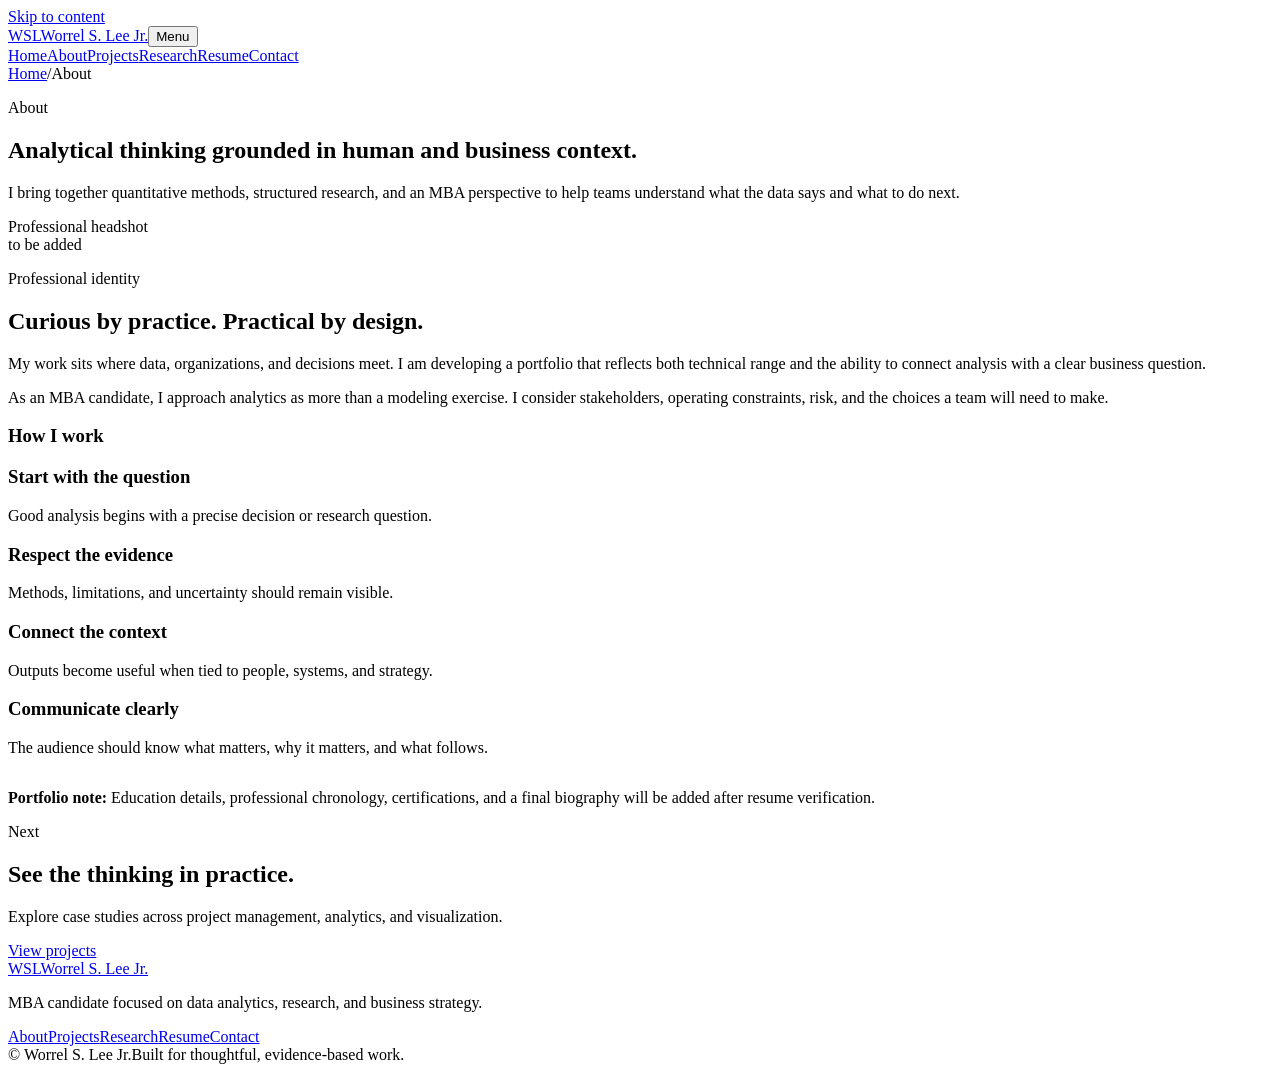
==== about.html @ cc94961b "Launch professional portfolio" ====
<!doctype html>
<html lang="en">
<head>
  <meta charset="utf-8"><meta name="viewport" content="width=device-width, initial-scale=1"><meta name="description" content="About Worrel S. Lee Jr., an MBA candidate connecting data analytics, research, and business strategy."><meta name="theme-color" content="#07101f">
  <title>About | Worrel S. Lee Jr.</title><link rel="icon" href="assets/favicon.svg" type="image/svg+xml"><link rel="stylesheet" href="assets/styles.css"><script src="assets/site.js" defer></script><script src="assets/content.js" defer></script>
</head>
<body>
  <a class="skip-link" href="#main">Skip to content</a>
  <header class="site-header"><div class="nav-wrap"><a class="brand" href="index.html" aria-label="Worrel S. Lee Jr. home"><span class="brand-mark">WSL</span><span class="brand-name">Worrel S. Lee Jr.</span></a><button class="menu-button" type="button" aria-expanded="false" aria-controls="site-nav">Menu</button><nav class="site-nav" id="site-nav" aria-label="Primary navigation"><a href="index.html">Home</a><a href="about.html" aria-current="page">About</a><a href="projects.html">Projects</a><a href="research.html">Research</a><a href="resume.html">Resume</a><a class="nav-cta" href="contact.html">Contact</a></nav></div></header>
  <main id="main">
    <section class="page-hero"><div class="container"><div class="breadcrumb"><a href="index.html">Home</a><span>/</span><span>About</span></div><p class="eyebrow">About</p><h1>Analytical thinking grounded in human and business context.</h1><p class="lead">I bring together quantitative methods, structured research, and an MBA perspective to help teams understand what the data says and what to do next.</p></div></section>
    <section class="section"><div class="container split">
      <aside class="sticky-aside reveal"><div class="portrait-placeholder" id="managed-headshot" role="img" aria-label="Professional headshot placeholder">Professional headshot<br>to be added</div></aside>
      <div class="rich-copy reveal">
        <p class="eyebrow">Professional identity</p><h2 data-profile="aboutHeading">Curious by practice. Practical by design.</h2>
        <div id="managed-about-copy"><p>My work sits where data, organizations, and decisions meet. I am developing a portfolio that reflects both technical range and the ability to connect analysis with a clear business question.</p><p>As an MBA candidate, I approach analytics as more than a modeling exercise. I consider stakeholders, operating constraints, risk, and the choices a team will need to make.</p></div>
        <h3>How I work</h3>
        <div class="values">
          <div class="value"><h3>Start with the question</h3><p>Good analysis begins with a precise decision or research question.</p></div>
          <div class="value"><h3>Respect the evidence</h3><p>Methods, limitations, and uncertainty should remain visible.</p></div>
          <div class="value"><h3>Connect the context</h3><p>Outputs become useful when tied to people, systems, and strategy.</p></div>
          <div class="value"><h3>Communicate clearly</h3><p>The audience should know what matters, why it matters, and what follows.</p></div>
        </div>
        <div class="notice" style="margin-top:2rem"><strong>Portfolio note:</strong> Education details, professional chronology, certifications, and a final biography will be added after resume verification.</div>
      </div>
    </div></section>
    <section class="section-tight"><div class="container cta-band"><div><p class="eyebrow">Next</p><h2>See the thinking in practice.</h2><p>Explore case studies across project management, analytics, and visualization.</p></div><a class="button" href="projects.html">View projects</a></div></section>
  </main>
  <footer class="site-footer"><div class="container"><div class="footer-grid"><div class="footer-brand"><a class="brand" href="index.html"><span class="brand-mark">WSL</span><span>Worrel S. Lee Jr.</span></a><p>MBA candidate focused on data analytics, research, and business strategy.</p></div><nav class="footer-nav" aria-label="Footer navigation"><a href="about.html">About</a><a href="projects.html">Projects</a><a href="research.html">Research</a><a href="resume.html">Resume</a><a href="contact.html">Contact</a></nav></div><div class="footer-bottom"><span>© <span data-year></span> Worrel S. Lee Jr.</span><span>Built for thoughtful, evidence-based work.</span></div></div></footer>
</body>
</html>
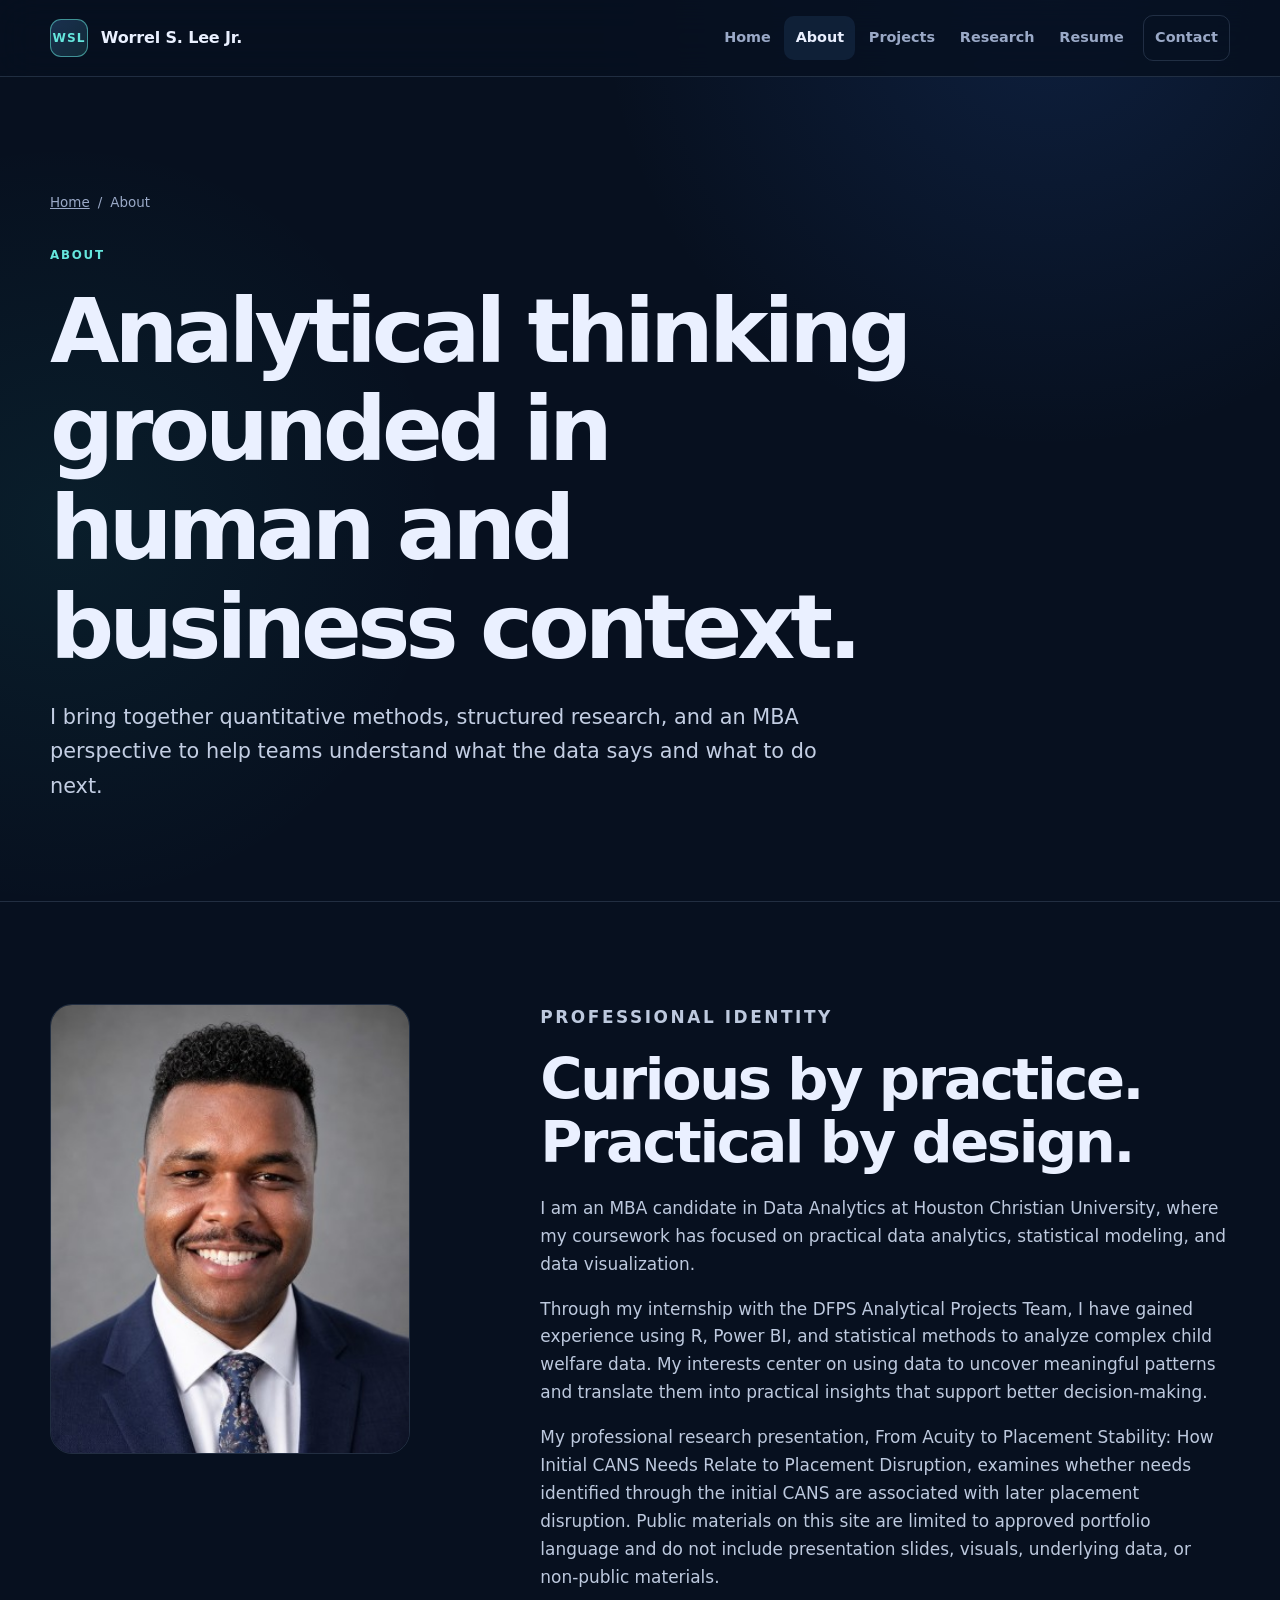
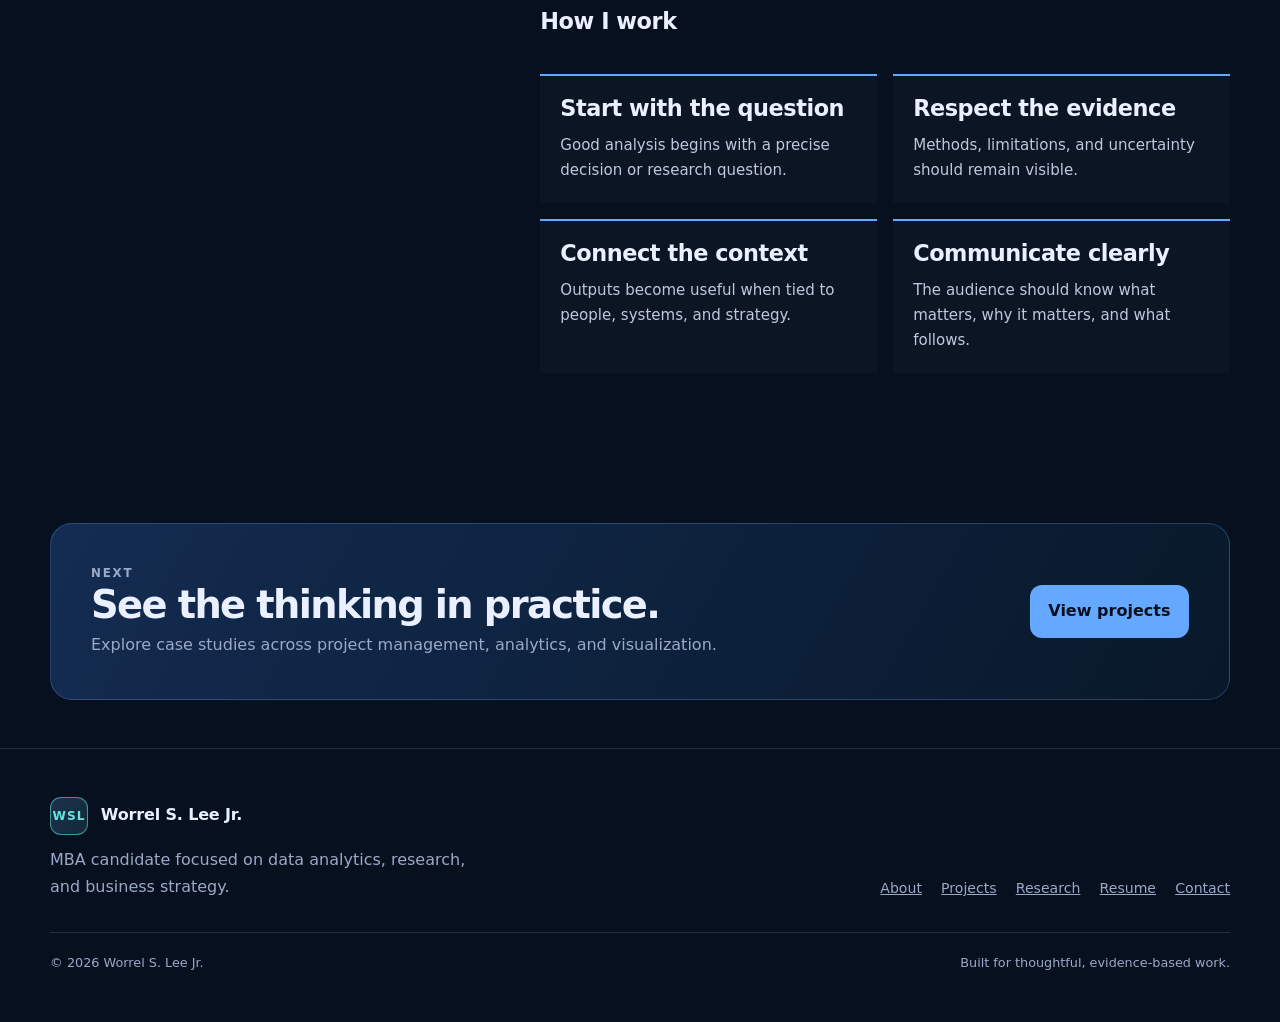
==== commit 80f44943: "Remove portfolio note from About page" ====
--- a/about.html
+++ b/about.html
@@ -21,7 +21,6 @@
           <div class="value"><h3>Connect the context</h3><p>Outputs become useful when tied to people, systems, and strategy.</p></div>
           <div class="value"><h3>Communicate clearly</h3><p>The audience should know what matters, why it matters, and what follows.</p></div>
         </div>
-        <div class="notice" style="margin-top:2rem"><strong>Portfolio note:</strong> Education details, professional chronology, certifications, and a final biography will be added after resume verification.</div>
       </div>
     </div></section>
     <section class="section-tight"><div class="container cta-band"><div><p class="eyebrow">Next</p><h2>See the thinking in practice.</h2><p>Explore case studies across project management, analytics, and visualization.</p></div><a class="button" href="projects.html">View projects</a></div></section>
--- a/assets/styles.css
+++ b/assets/styles.css
@@ -0,0 +1,380 @@
+:root {
+  --ink: #eaf0ff;
+  --muted: #9aa9c7;
+  --paper: #07101f;
+  --panel: #0c1729;
+  --panel-2: #101e34;
+  --line: rgba(153, 180, 222, 0.18);
+  --blue: #64a8ff;
+  --cyan: #65e6dd;
+  --warm: #ffcb77;
+  --success: #7ee2a8;
+  --max: 1180px;
+  --radius: 22px;
+  --shadow: 0 22px 70px rgba(0, 0, 0, 0.26);
+}
+
+* { box-sizing: border-box; }
+[hidden] { display: none !important; }
+html { scroll-behavior: smooth; }
+body {
+  margin: 0;
+  min-width: 320px;
+  background:
+    radial-gradient(circle at 82% 0%, rgba(49, 111, 220, 0.16), transparent 28rem),
+    radial-gradient(circle at 5% 20%, rgba(44, 217, 205, 0.07), transparent 24rem),
+    var(--paper);
+  color: var(--ink);
+  font-family: Inter, ui-sans-serif, system-ui, -apple-system, BlinkMacSystemFont, "Segoe UI", sans-serif;
+  font-size: 16px;
+  line-height: 1.65;
+  text-rendering: optimizeLegibility;
+}
+
+a { color: inherit; }
+img, svg { display: block; max-width: 100%; }
+button, input, textarea { font: inherit; }
+button, a { -webkit-tap-highlight-color: transparent; }
+:focus-visible { outline: 3px solid var(--cyan); outline-offset: 4px; }
+
+.skip-link {
+  position: fixed;
+  top: 1rem;
+  left: 1rem;
+  z-index: 1000;
+  padding: .7rem 1rem;
+  background: var(--cyan);
+  color: #041018;
+  border-radius: 10px;
+  transform: translateY(-180%);
+  transition: transform .2s ease;
+  font-weight: 800;
+}
+.skip-link:focus { transform: translateY(0); }
+
+.site-header {
+  position: sticky;
+  top: 0;
+  z-index: 100;
+  background: rgba(7, 16, 31, 0.84);
+  backdrop-filter: blur(18px);
+  border-bottom: 1px solid var(--line);
+}
+
+.nav-wrap {
+  width: min(calc(100% - 2rem), var(--max));
+  min-height: 76px;
+  margin: 0 auto;
+  display: flex;
+  align-items: center;
+  justify-content: space-between;
+  gap: 2rem;
+}
+
+.brand {
+  display: inline-flex;
+  align-items: center;
+  gap: .8rem;
+  text-decoration: none;
+  font-weight: 800;
+  letter-spacing: -.01em;
+}
+.brand-mark {
+  width: 38px;
+  height: 38px;
+  display: grid;
+  place-items: center;
+  border: 1px solid rgba(101, 230, 221, .55);
+  border-radius: 11px;
+  background: linear-gradient(135deg, rgba(100,168,255,.22), rgba(101,230,221,.12));
+  color: var(--cyan);
+  font-size: .76rem;
+  letter-spacing: .08em;
+}
+
+.site-nav { display: flex; align-items: center; gap: .15rem; }
+.site-nav a {
+  color: var(--muted);
+  text-decoration: none;
+  padding: .65rem .7rem;
+  border-radius: 10px;
+  font-size: .9rem;
+  font-weight: 650;
+  transition: color .2s ease, background .2s ease;
+}
+.site-nav a:hover,
+.site-nav a[aria-current="page"] { color: var(--ink); background: rgba(100,168,255,.1); }
+.nav-cta { border: 1px solid var(--line); margin-left: .35rem; }
+.menu-button {
+  display: none;
+  border: 1px solid var(--line);
+  color: var(--ink);
+  background: transparent;
+  border-radius: 10px;
+  padding: .55rem .7rem;
+}
+
+main { overflow: hidden; }
+.container { width: min(calc(100% - 2rem), var(--max)); margin-inline: auto; }
+.section { padding: clamp(4.5rem, 8vw, 7rem) 0; }
+.section-tight { padding: 3rem 0; }
+.eyebrow {
+  margin: 0 0 1rem;
+  color: var(--cyan);
+  text-transform: uppercase;
+  letter-spacing: .15em;
+  font-size: .74rem;
+  font-weight: 850;
+}
+h1, h2, h3, p { margin-top: 0; }
+h1, h2, h3 { line-height: 1.1; text-wrap: balance; }
+h1 { font-size: clamp(3rem, 7vw, 6.4rem); letter-spacing: -.055em; margin-bottom: 1.5rem; }
+h2 { font-size: clamp(2.1rem, 4.5vw, 3.8rem); letter-spacing: -.042em; margin-bottom: 1.25rem; }
+h3 { font-size: clamp(1.15rem, 2vw, 1.4rem); letter-spacing: -.02em; margin-bottom: .8rem; }
+.lead { max-width: 740px; color: #c3cee3; font-size: clamp(1.08rem, 2vw, 1.3rem); line-height: 1.65; }
+.muted { color: var(--muted); }
+.small { font-size: .88rem; }
+.accent { color: var(--cyan); }
+
+.hero { padding: clamp(5rem, 10vw, 9rem) 0 4rem; position: relative; }
+.hero-grid { display: grid; grid-template-columns: minmax(0, 1.25fr) minmax(280px, .75fr); align-items: end; gap: clamp(2rem, 6vw, 6rem); }
+.hero h1 span { display: block; color: transparent; -webkit-text-stroke: 1px rgba(234,240,255,.62); }
+.hero-copy .lead { max-width: 680px; }
+.actions { display: flex; flex-wrap: wrap; align-items: center; gap: .8rem; margin-top: 2rem; }
+.button {
+  display: inline-flex;
+  align-items: center;
+  justify-content: center;
+  gap: .55rem;
+  min-height: 48px;
+  padding: .75rem 1.1rem;
+  border-radius: 12px;
+  background: var(--blue);
+  color: #06101d;
+  text-decoration: none;
+  font-weight: 800;
+  border: 1px solid transparent;
+  transition: transform .2s ease, box-shadow .2s ease, background .2s ease;
+}
+.button:hover { transform: translateY(-2px); box-shadow: 0 12px 28px rgba(100,168,255,.2); }
+.button.secondary { background: transparent; color: var(--ink); border-color: var(--line); }
+.button.secondary:hover { background: rgba(255,255,255,.04); box-shadow: none; }
+
+.signal-card {
+  border: 1px solid var(--line);
+  border-radius: var(--radius);
+  background: linear-gradient(160deg, rgba(16,30,52,.96), rgba(8,20,36,.82));
+  box-shadow: var(--shadow);
+  overflow: hidden;
+}
+.signal-head { padding: 1.2rem 1.3rem; display: flex; align-items: center; justify-content: space-between; border-bottom: 1px solid var(--line); }
+.signal-head p { margin: 0; font-size: .78rem; color: var(--muted); font-weight: 750; letter-spacing: .08em; text-transform: uppercase; }
+.signal-dots { display: flex; gap: .35rem; }
+.signal-dots i { width: 6px; height: 6px; border-radius: 50%; background: var(--blue); opacity: .42; }
+.signal-dots i:nth-child(2) { background: var(--cyan); opacity: .8; }
+.signal-body { padding: 1.5rem; }
+.metric { display: flex; align-items: baseline; justify-content: space-between; gap: 1rem; padding: .85rem 0; border-bottom: 1px solid var(--line); }
+.metric:last-child { border-bottom: 0; }
+.metric strong { color: var(--ink); font-size: .94rem; }
+.metric span { color: var(--muted); font-size: .8rem; text-align: right; }
+.sparkline { height: 90px; margin-bottom: 1rem; }
+.sparkline polyline { fill: none; stroke: var(--cyan); stroke-width: 3; stroke-linecap: round; stroke-linejoin: round; }
+.sparkline .area { fill: url(#sparkFill); stroke: none; }
+.sparkline .grid { stroke: rgba(153,180,222,.12); stroke-width: 1; }
+
+.proof-strip { border-top: 1px solid var(--line); border-bottom: 1px solid var(--line); }
+.proof-grid { display: grid; grid-template-columns: repeat(4, 1fr); }
+.proof-item { padding: 1.45rem 1.3rem; border-left: 1px solid var(--line); }
+.proof-item:first-child { border-left: 0; }
+.proof-item strong { display: block; font-size: 1rem; }
+.proof-item span { color: var(--muted); font-size: .83rem; }
+
+.section-head { display: flex; align-items: end; justify-content: space-between; gap: 2rem; margin-bottom: 2.4rem; }
+.section-head > div { max-width: 760px; }
+.text-link { color: var(--cyan); text-decoration-thickness: 1px; text-underline-offset: .35rem; font-weight: 750; white-space: nowrap; }
+
+.cards { display: grid; grid-template-columns: repeat(12, 1fr); gap: 1rem; }
+.card {
+  grid-column: span 4;
+  min-height: 300px;
+  padding: 1.55rem;
+  display: flex;
+  flex-direction: column;
+  border: 1px solid var(--line);
+  border-radius: var(--radius);
+  background: rgba(12,23,41,.74);
+  position: relative;
+  overflow: hidden;
+  transition: transform .24s ease, border-color .24s ease, background .24s ease;
+}
+.card:hover { transform: translateY(-5px); border-color: rgba(100,168,255,.5); background: var(--panel); }
+.card.featured { grid-column: span 8; background: linear-gradient(135deg, rgba(22,50,91,.9), rgba(10,25,43,.88)); }
+.card::after { content: ""; position: absolute; width: 130px; height: 130px; border: 1px solid rgba(101,230,221,.14); border-radius: 50%; right: -55px; bottom: -65px; }
+.card .tag, .tag {
+  width: fit-content;
+  margin-bottom: 2.6rem;
+  padding: .28rem .55rem;
+  border: 1px solid rgba(100,168,255,.3);
+  border-radius: 999px;
+  color: var(--blue);
+  font-size: .72rem;
+  line-height: 1.4;
+  font-weight: 800;
+  letter-spacing: .07em;
+  text-transform: uppercase;
+}
+.tag.research { color: var(--cyan); border-color: rgba(101,230,221,.3); }
+.card p { color: var(--muted); }
+.card .card-link { margin-top: auto; text-decoration: none; font-weight: 800; color: var(--ink); }
+.card .card-link span { color: var(--cyan); margin-left: .25rem; }
+
+.capability-grid { display: grid; grid-template-columns: .8fr 1.2fr; gap: clamp(2rem, 7vw, 7rem); align-items: start; }
+.skill-list { display: grid; grid-template-columns: repeat(2, 1fr); gap: .65rem; }
+.skill-pill { padding: .85rem 1rem; border: 1px solid var(--line); border-radius: 12px; color: #cad5e8; background: rgba(255,255,255,.018); }
+.principles { counter-reset: item; }
+.principle { display: grid; grid-template-columns: 44px 1fr; gap: 1.2rem; padding: 1.5rem 0; border-bottom: 1px solid var(--line); }
+.principle::before { counter-increment: item; content: "0" counter(item); color: var(--cyan); font-weight: 800; font-size: .8rem; padding-top: .2rem; }
+.principle p { color: var(--muted); margin: 0; }
+
+.page-hero { padding: clamp(4rem, 9vw, 8rem) 0 clamp(3rem, 6vw, 5rem); border-bottom: 1px solid var(--line); }
+.page-hero h1 { max-width: 990px; }
+.page-hero .lead { max-width: 820px; }
+.breadcrumb { display: flex; gap: .5rem; color: var(--muted); font-size: .84rem; margin-bottom: 2rem; }
+.breadcrumb a { color: var(--muted); }
+
+.split { display: grid; grid-template-columns: .72fr 1.28fr; gap: clamp(2.5rem, 8vw, 8rem); }
+.sticky-aside { position: sticky; top: 110px; align-self: start; }
+.portrait-placeholder {
+  aspect-ratio: 4 / 5;
+  max-width: 360px;
+  display: grid;
+  place-items: end start;
+  padding: 1.5rem;
+  border: 1px dashed rgba(153,180,222,.35);
+  border-radius: var(--radius);
+  background: linear-gradient(145deg, rgba(100,168,255,.12), rgba(101,230,221,.04));
+  color: var(--muted);
+  font-size: .84rem;
+}
+.rich-copy { max-width: 760px; }
+.rich-copy p { color: #bdc9de; font-size: 1.06rem; }
+.values { margin-top: 2.5rem; display: grid; grid-template-columns: repeat(2, 1fr); gap: 1rem; }
+.value { padding: 1.25rem; border-top: 2px solid var(--blue); background: rgba(255,255,255,.02); }
+.value p { font-size: .94rem; margin-bottom: 0; }
+
+.filters { display: flex; flex-wrap: wrap; gap: .6rem; margin-bottom: 2rem; }
+.filter-button { border: 1px solid var(--line); border-radius: 999px; padding: .55rem .9rem; background: transparent; color: var(--muted); cursor: pointer; font-weight: 700; }
+.filter-button:hover, .filter-button.active { color: #06101d; background: var(--cyan); border-color: var(--cyan); }
+.project-grid { display: grid; grid-template-columns: repeat(2, 1fr); gap: 1rem; }
+.project-card { padding: clamp(1.4rem, 3vw, 2.1rem); border: 1px solid var(--line); border-radius: var(--radius); background: rgba(12,23,41,.76); }
+.project-card[hidden] { display: none; }
+.project-card .meta { display: flex; flex-wrap: wrap; gap: .4rem 1rem; margin: 1.3rem 0; color: var(--muted); font-size: .84rem; }
+.project-card ul { color: #bdc9de; padding-left: 1.15rem; }
+.project-card li + li { margin-top: .45rem; }
+.project-card .placeholder { margin-top: 1.4rem; padding: .8rem 1rem; background: rgba(255,203,119,.07); border-left: 3px solid var(--warm); color: #dfc99f; font-size: .84rem; }
+.tool-row { display: flex; flex-wrap: wrap; gap: .45rem; margin: 0 0 1.35rem; }
+.tool-chip { padding: .28rem .55rem; border-radius: 999px; background: rgba(100,168,255,.09); color: #adcdf5; font-size: .78rem; }
+.project-gallery { display: grid; grid-template-columns: repeat(2, 1fr); gap: .7rem; margin-top: 1.4rem; }
+.project-gallery img { width: 100%; aspect-ratio: 16 / 10; object-fit: cover; border-radius: 12px; border: 1px solid var(--line); background: var(--panel-2); }
+.project-resources { margin-top: 1.4rem; padding-top: 1.25rem; border-top: 1px solid var(--line); }
+.resource-links { display: flex; flex-wrap: wrap; gap: .55rem; }
+.resource-link { display: inline-flex; align-items: center; min-height: 40px; padding: .5rem .75rem; border: 1px solid rgba(101,230,221,.3); border-radius: 10px; color: var(--cyan); text-decoration: none; font-size: .83rem; font-weight: 750; }
+.resource-link:hover { background: rgba(101,230,221,.08); }
+.profile-photo { width: 100%; max-width: 360px; aspect-ratio: 4 / 5; object-fit: cover; border-radius: var(--radius); border: 1px solid var(--line); }
+.publication-entry { padding: 1.3rem 0; border-bottom: 1px solid var(--line); }
+.publication-entry:last-child { border-bottom: 0; }
+.publication-citation { color: #c6d3e8; }
+
+.case-hero { display: grid; grid-template-columns: 1.15fr .85fr; gap: 2rem; align-items: end; }
+.project-viz { min-height: 320px; padding: 1.4rem; border-radius: var(--radius); background: var(--panel); border: 1px solid var(--line); display: flex; flex-direction: column; justify-content: space-between; }
+.project-viz .bars { display: flex; align-items: end; gap: .65rem; height: 180px; border-bottom: 1px solid var(--line); }
+.project-viz .bars i { flex: 1; min-width: 18px; border-radius: 7px 7px 0 0; background: linear-gradient(to top, var(--blue), var(--cyan)); opacity: .8; }
+.viz-label { display: flex; justify-content: space-between; color: var(--muted); font-size: .78rem; }
+
+.research-layout { display: grid; grid-template-columns: minmax(0, 1fr) 320px; gap: 3rem; }
+.research-panel { padding: clamp(1.5rem, 4vw, 2.5rem); border: 1px solid var(--line); border-radius: var(--radius); background: var(--panel); }
+.research-panel + .research-panel { margin-top: 1rem; }
+.notice { padding: 1rem 1.1rem; border: 1px solid rgba(255,203,119,.27); border-radius: 14px; background: rgba(255,203,119,.06); color: #e5cfaa; }
+.definition-list { margin: 0; }
+.definition-list div { padding: 1.1rem 0; border-bottom: 1px solid var(--line); }
+.definition-list div:last-child { border-bottom: 0; }
+.definition-list dt { font-weight: 800; }
+.definition-list dd { margin: .25rem 0 0; color: var(--muted); }
+
+.resume-layout { display: grid; grid-template-columns: 250px 1fr; gap: clamp(2rem, 6vw, 6rem); }
+.resume-contact { padding: 1.4rem; border: 1px solid var(--line); border-radius: var(--radius); background: rgba(255,255,255,.02); }
+.resume-contact p { color: var(--muted); margin-bottom: .7rem; }
+.resume-section { padding-bottom: 2.5rem; margin-bottom: 2.5rem; border-bottom: 1px solid var(--line); }
+.resume-section:last-child { border-bottom: 0; }
+.resume-entry { display: grid; grid-template-columns: 160px 1fr; gap: 1.5rem; margin-top: 1.5rem; }
+.resume-entry time { color: var(--muted); font-size: .84rem; }
+.resume-entry p { color: var(--muted); }
+
+.contact-grid { display: grid; grid-template-columns: 1.1fr .9fr; gap: 1rem; }
+.contact-panel { padding: clamp(1.5rem, 4vw, 2.5rem); border: 1px solid var(--line); border-radius: var(--radius); background: rgba(12,23,41,.75); }
+.contact-option { display: flex; justify-content: space-between; gap: 1rem; align-items: center; padding: 1rem 0; border-bottom: 1px solid var(--line); }
+.contact-option:last-child { border-bottom: 0; }
+.contact-option span { color: var(--muted); font-size: .85rem; }
+.availability { display: inline-flex; align-items: center; gap: .55rem; color: #c5d1e6; }
+.availability::before { content: ""; width: 9px; height: 9px; border-radius: 50%; background: var(--success); box-shadow: 0 0 0 5px rgba(126,226,168,.1); }
+
+.cta-band { padding: 2.5rem; display: flex; align-items: center; justify-content: space-between; gap: 2rem; border: 1px solid rgba(100,168,255,.28); border-radius: var(--radius); background: linear-gradient(120deg, rgba(30,67,123,.55), rgba(10,28,47,.7)); }
+.cta-band h2 { font-size: clamp(1.6rem, 3vw, 2.4rem); margin-bottom: .4rem; }
+.cta-band p { margin: 0; color: var(--muted); }
+
+.site-footer { padding: 3rem 0; border-top: 1px solid var(--line); }
+.footer-grid { display: grid; grid-template-columns: 1fr auto; align-items: end; gap: 2rem; }
+.footer-brand { max-width: 420px; }
+.footer-brand p { color: var(--muted); margin: .8rem 0 0; }
+.footer-nav { display: flex; flex-wrap: wrap; justify-content: flex-end; gap: .7rem 1.2rem; }
+.footer-nav a { color: var(--muted); font-size: .88rem; }
+.footer-bottom { display: flex; justify-content: space-between; gap: 1rem; margin-top: 2rem; padding-top: 1.2rem; border-top: 1px solid var(--line); color: var(--muted); font-size: .8rem; }
+
+.reveal { opacity: 0; transform: translateY(16px); transition: opacity .55s ease, transform .55s ease; }
+.reveal.visible { opacity: 1; transform: translateY(0); }
+
+@media (prefers-reduced-motion: reduce) {
+  *, *::before, *::after { scroll-behavior: auto !important; transition-duration: .01ms !important; animation-duration: .01ms !important; }
+  .reveal { opacity: 1; transform: none; }
+}
+
+@media (max-width: 900px) {
+  .menu-button { display: inline-flex; }
+  .site-nav { position: absolute; top: calc(100% + 1px); left: 0; right: 0; padding: .8rem 1rem 1.1rem; background: rgba(7,16,31,.98); border-bottom: 1px solid var(--line); display: none; flex-direction: column; align-items: stretch; }
+  .site-nav.open { display: flex; }
+  .site-nav a { padding: .8rem 1rem; }
+  .nav-cta { margin-left: 0; }
+  .hero-grid, .case-hero, .split, .capability-grid, .research-layout, .resume-layout, .contact-grid { grid-template-columns: 1fr; }
+  .hero h1 { max-width: 820px; }
+  .signal-card { max-width: 580px; }
+  .sticky-aside { position: static; }
+  .portrait-placeholder { max-width: 300px; }
+  .card, .card.featured { grid-column: span 6; }
+  .research-layout > aside { order: -1; }
+  .resume-contact { display: grid; grid-template-columns: repeat(2, 1fr); gap: 0 1rem; }
+}
+
+@media (max-width: 650px) {
+  .brand-name { font-size: .9rem; }
+  .hero { padding-top: 4rem; }
+  h1 { font-size: clamp(2.65rem, 14vw, 4rem); }
+  .proof-grid { grid-template-columns: repeat(2, 1fr); }
+  .proof-item:nth-child(3) { border-left: 0; border-top: 1px solid var(--line); }
+  .proof-item:nth-child(4) { border-top: 1px solid var(--line); }
+  .section-head { align-items: start; flex-direction: column; }
+  .card, .card.featured { grid-column: 1 / -1; min-height: 270px; }
+  .project-grid, .values, .skill-list { grid-template-columns: 1fr; }
+  .project-gallery { grid-template-columns: 1fr; }
+  .resume-entry { grid-template-columns: 1fr; gap: .4rem; }
+  .resume-contact { grid-template-columns: 1fr; }
+  .cta-band, .footer-grid, .footer-bottom { align-items: start; flex-direction: column; display: flex; }
+  .footer-nav { justify-content: flex-start; }
+}
+
+@media print {
+  .site-header, .site-footer, .actions, .cta-band, .breadcrumb { display: none !important; }
+  body { background: white; color: #101828; }
+  .page-hero, .section { padding: 1.2rem 0; }
+  .resume-contact, .project-card, .research-panel { background: white; border-color: #d0d5dd; }
+  .muted, .resume-entry p, .resume-contact p { color: #475467; }
+}
